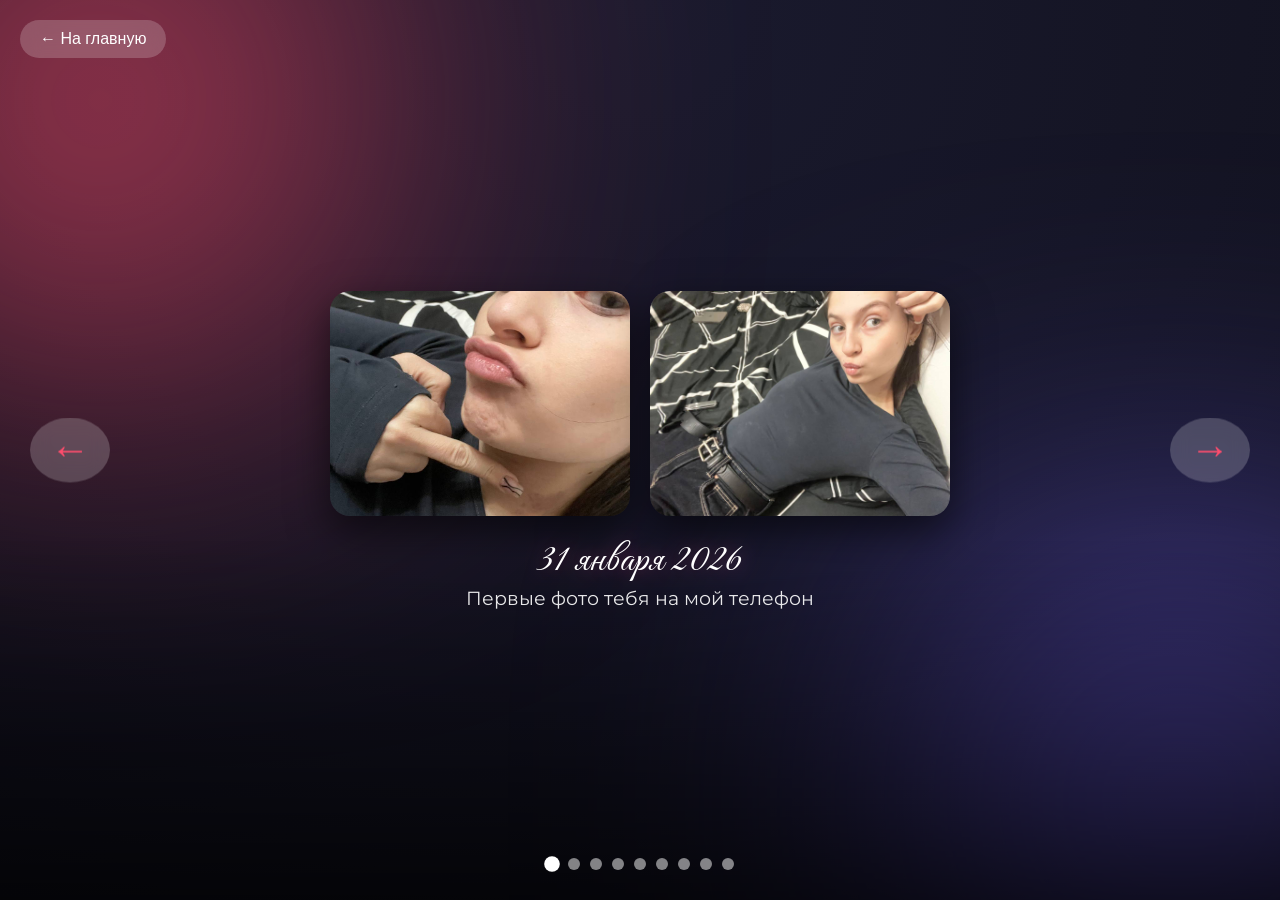
==== gallery.html @ 42290ed3 "f" ====
<!DOCTYPE html>
<html lang="ru">
<head>
    <meta charset="UTF-8">
    <title>Наши воспоминания</title>
    <meta name="viewport" content="width=device-width, initial-scale=1.0">
    <link href="https://fonts.googleapis.com/css2?family=Great+Vibes&family=Montserrat:wght@300;400;600&display=swap" rel="stylesheet">
    <link rel="stylesheet" href="style.css">
</head>
<body class="gallery-page">

<div class="slider">

    <!-- 31 января -->
    <div class="slide active">
        <div class="photos">
            <img src="images/31.01.26.jpg">
            <img src="images/31.01.26_2.jpg">
        </div>
        <h2>31 января 2026</h2>
        <p>Первые фото тебя на мой телефон</p>
    </div>

    <!-- 19 февраля -->
    <div class="slide">
        <div class="photos">
            <img src="images/19.02.26.jpg">
        </div>
        <h2>19 февраля 2026</h2>
        <p>Очень мило валялась</p>
    </div>

    <!-- 21 февраля -->
    <div class="slide">
        <div class="photos">
            <img src="images/21.02.26.jpg">
        </div>
        <h2>21 февраля 2026</h2>
        <p>Не мог не вставить сюда Зосю)</p>
    </div>

    <!-- 28 марта -->
    <div class="slide">
        <div class="photos">
            <img src="images/28.03.26.jpg">
            <img src="images/28.03.26_2.jpg">
            <img src="images/28.03.26_3.jpg">
            <img src="images/28.03.26_4.jpg">
        </div>
        <h2>28 марта 2026</h2>
        <p>Тут мы и выезжаем в Питер, и пробили колесо на 200 км/ч, и первые фотки в Питере</p>
    </div>

    <!-- 29 марта -->
    <div class="slide">
        <div class="photos">
            <img src="images/29.03.26.jpg">
            <img src="images/29.03.26_2.jpg">
            <img src="images/29.03.26_3.jpg">
        </div>
        <h2>29 марта 2026</h2>
        <p>Продуктивно гуляем по Питеру</p>
    </div>

    <!-- 30 марта -->
    <div class="slide">
        <div class="photos">
            <img src="images/30.03.26.jpg">
            <img src="images/30.03.26_2.jpg">
        </div>
        <h2>30 марта 2026</h2>
        <p>Тот самый завтрак... И завершающая поездка в Петергоф</p>
    </div>

    <!-- 31 марта -->
    <div class="slide">
        <div class="photos">
            <img src="images/31.03.26.jpg">
        </div>
        <h2>31 марта 2026</h2>
        <p>Только ради тебя вставил эту фотку.</p>
    </div>

    <!-- 11 апреля -->
    <div class="slide">
        <div class="photos">
            <img src="images/11.04.26.jpg">
        </div>
        <h2>11 апреля 2026</h2>
        <p>Чай не самый лучший, но каждый момент с тобой счастливый</p>
    </div>

    <div class="slide">
        <div class="video-container">
            <video controls playsinline>
                <source src="images/19.02.26.mp4" type="video/mp4">
<!--                <source src="images/19.02.26.MOV" type="video/quicktime">-->
                Твоё устройство не поддерживает видео 😢
            </video>
        </div>

        <h2>19 февраля 2026</h2>
        <p>Мне с тобой очень повезло, я безумно счастлив, что мы вместе. Ты прекрасная во всем, ты Умная, Активная, Красивая, Милая, Нежная, Заботливая, Веселая, у тебя добротное чувство юмора, молодец... Люблю тебя</p>
    </div>

    <button class="prev">←</button>
    <button class="next">→</button>
    <button class="home" onclick="goHome()">← На главную</button>
</div>

<script src="script.js"></script>
</body>
</html>
---- style.css ----
/* === БАЗА === */
* {
    margin: 0;
    padding: 0;
    box-sizing: border-box;
}

body {
    font-family: 'Montserrat', sans-serif;
    background: radial-gradient(circle at top, #1a1a2e, #0f0f1a);
    color: white;
    overflow: hidden;
}

/* === ГЛАВНАЯ СТРАНИЦА === */
.main-page {
    height: 100vh;
    display: flex;
    justify-content: center;
    align-items: center;
}

.container {
    text-align: center;
    max-width: 600px;
}

.container h1 {
    font-size: 3rem;
    margin-bottom: 20px;
}

#timer {
    font-size: 1.5rem;
    margin-bottom: 30px;
}

button {
    padding: 12px 25px;
    border: none;
    border-radius: 30px;
    background: white;
    color: #ff4d6d;
    font-size: 1rem;
    cursor: pointer;
    transition: 0.3s;
}

button:hover {
    transform: scale(1.1);
}

/* === СЛАЙДЕР === */
.slider {
    position: relative;
    width: 100%;
    height: 100vh;
    overflow: hidden;
}

/* === СЛАЙД === */
.slide {
    position: absolute;
    width: 100%;
    height: 100%;
    padding: 40px;
    opacity: 0;
    transform: scale(1.05);
    transition: all 1s ease;

    display: flex;
    flex-direction: column;
    justify-content: center;
    align-items: center;

    text-align: center;
}

.slide.active {
    opacity: 1;
    transform: scale(1);
}

/* затемнение под текст */
.slide::after {
    content: "";
    position: absolute;
    bottom: 0;
    width: 100%;
    height: 40%;
    background: linear-gradient(to top, rgba(0,0,0,0.7), transparent);
    z-index: 0;
}

/* === ТЕКСТ === */
.slide h2 {
    font-size: 2rem;
    margin-top: 20px;
    z-index: 2;
}

.slide p {
    font-size: 1.2rem;
    opacity: 0.9;
    max-width: 600px;
    z-index: 2;
}

/* === КНОПКА НАЗАД === */
.home {
    position: absolute;
    top: 20px;
    left: 20px;
    padding: 10px 20px;
    border-radius: 20px;
    background: rgba(255,255,255,0.2);
    backdrop-filter: blur(10px);
    color: white;
    border: none;
    cursor: pointer;
    z-index: 10;
}

/* === ФОТО === */
.photos {
    display: grid;
    gap: 20px;
    justify-content: center;
    align-items: center;

    max-width: 90vw;
    max-height: 60vh;
}

/* 1 фото */
.photos:has(img:only-child) {
    display: flex;
    justify-content: center;
    align-items: center;
}

.photos:has(img:only-child) img {
    height: 60vh;
    max-width: 70vw;
    width: auto;
}

/* 2 фото */
.photos:has(img:nth-child(2):last-child) {
    grid-template-columns: repeat(2, 1fr);
}

/* 3-4 фото */
.photos:has(img:nth-child(3)) {
    grid-template-columns: repeat(2, 1fr);
}

.photos img {
    width: 100%;
    height: 100%;
    max-height: 28vh;
    object-fit: cover;
    border-radius: 20px;
    box-shadow: 0 15px 40px rgba(0,0,0,0.6);
    transition: 0.4s;
}

.photos img:hover {
    transform: scale(1.05);
}

/* === КНОПКИ СЛАЙДЕРА === */
.prev, .next {
    position: absolute;
    top: 50%;
    transform: translateY(-50%);
    font-size: 2.5rem;
    padding: 10px 20px;
    border-radius: 50%;
    background: rgba(255,255,255,0.2);
    backdrop-filter: blur(10px);
    cursor: pointer;
    z-index: 10;
}

.prev { left: 30px; }
.next { right: 30px; }

/* === ТОЧКИ === */
.nav {
    position: absolute;
    bottom: 30px;
    left: 50%;
    transform: translateX(-50%);
    display: flex;
    gap: 10px;
    z-index: 10;
}

.dot {
    width: 12px;
    height: 12px;
    border-radius: 50%;
    background: rgba(255,255,255,0.5);
    cursor: pointer;
}

.dot.active {
    background: white;
    transform: scale(1.3);
}

/* === АНИМАЦИЯ === */
@keyframes fadeUp {
    from {
        opacity: 0;
        transform: translateY(40px);
    }
    to {
        opacity: 1;
        transform: translateY(0);
    }
}

/* === СВЕЧЕНИЕ === */
body::before {
    content: "";
    position: fixed;
    width: 600px;
    height: 600px;
    background: radial-gradient(circle, #ff4d6d, transparent);
    filter: blur(150px);
    top: -200px;
    left: -200px;
    z-index: -1;
}

body::after {
    content: "";
    position: fixed;
    width: 600px;
    height: 600px;
    background: radial-gradient(circle, #6c5ce7, transparent);
    filter: blur(150px);
    bottom: -200px;
    right: -200px;
    z-index: -1;
}

/* === УВЕЛИЧЕНИЕ ФОТО === */

/* 1 фото */
.photos:has(img:only-child) img {
    max-height: 90vh; /* было 60 */
    /*max-width: 80vw;*/
}

/* несколько фото */
.photos img {
    max-height: 25vh; /* было 28 */
}

/* =========================
   📱 МОБИЛЬНАЯ ВЕРСИЯ
========================= */
@media (max-width: 1000px) {

    /* === ГЛАВНАЯ === */
    .container {
        max-width: 90%;
        padding: 20px;
    }

    .container h1 {
        font-size: 2.8rem; /* было мелко */
        line-height: 1.3;
    }

    #timer {
        font-size: 1.3rem;
    }

    button {
        font-size: 1.2rem;
        padding: 14px 24px;
    }

    /* === СЛАЙД === */
    .slide {
        padding: 20px;
    }

    .slide h2 {
        font-size: 1.5rem;
    }

    .slide p {
        font-size: 1rem;
        padding: 0 10px;
    }

    /* === ФОТО === */

    /* 1 фото */
    .photos:has(img:only-child) img {
        height: 60vh;
        max-width: 90vw;
    }

    /* несколько фото */
    .photos {
        gap: 10px;
    }

    .photos img {
        max-height: 22vh;
    }

    /* === КНОПКА НАЗАД === */
    .home {
        font-size: 1rem;
        padding: 8px 14px;
    }

    /* === УБИРАЕМ СТРЕЛКИ === */
    .prev, .next {
        display: none;
    }

    /* === ТОЧКИ НИЖЕ === */
    .nav {
        bottom: 15px;
    }
}

h1, .slide h2 {
    font-family: 'Great Vibes', cursive;
    font-weight: normal;
    letter-spacing: 1px;
}

h1 {
    font-size: 3.5rem;
}

.slide h2 {
    font-size: 2.5rem;
}

/* лёгкое свечение */
h1, .slide h2 {
    text-shadow: 0 0 20px rgba(255, 100, 150, 0.4);
}

/* === ВИДЕО === */
.video-container {
    display: flex;
    justify-content: center;
    align-items: center;
}

.video-container video {
    max-width: 80vw;
    max-height: 60vh;
    border-radius: 20px;
    box-shadow: 0 20px 60px rgba(0,0,0,0.7);
}

/* мобильная версия */
@media (max-width: 768px) {
    .video-container video {
        max-width: 95vw;
        max-height: 50vh;
    }
}
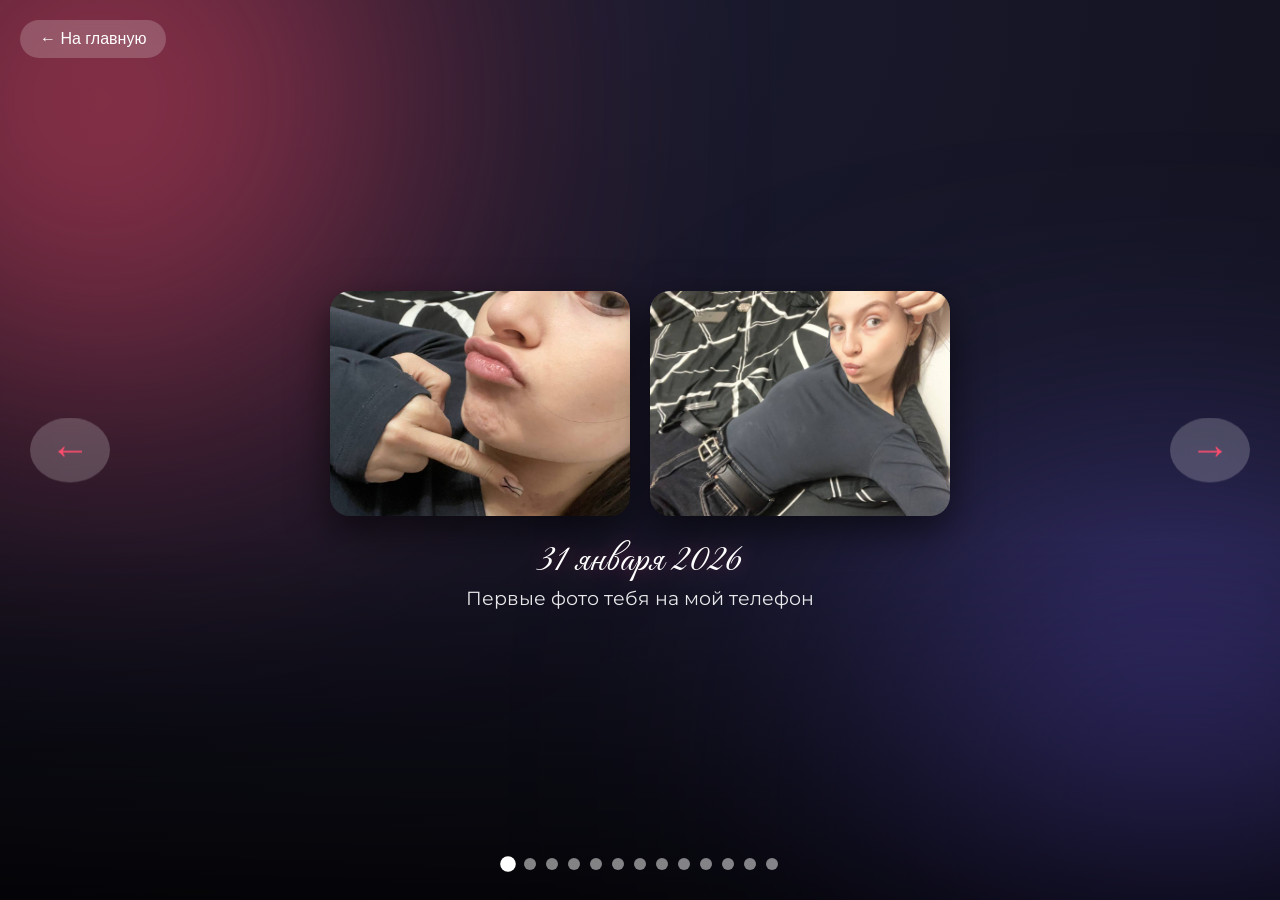
==== commit 3ac62b0b: "w" ====
--- a/gallery.html
+++ b/gallery.html
@@ -103,6 +103,50 @@
         <p>Мне с тобой очень повезло, я безумно счастлив, что мы вместе. Ты прекрасная во всем, ты Умная, Активная, Красивая, Милая, Нежная, Заботливая, Веселая, у тебя добротное чувство юмора, молодец... Люблю тебя</p>
     </div>
 
+    <!-- 16 мая -->
+    <div class="slide">
+        <div class="photos">
+            <img src="images/16.05.26.jpg">
+            <img src="images/16.05.26_2.jpg">
+            <img src="images/16.05.26_3.jpg">
+        </div>
+        <h2>16 мая 2026</h2>
+        <p>Сомодельный букет для моей любимой девушки</p>
+    </div>
+
+    <!-- 25 мая -->
+    <div class="slide">
+        <div class="photos">
+            <img src="images/25.05.26_2.jpg">
+            <img src="images/25.05.26.jpg">
+            <img src="images/25.05.26_3.jpg">
+            <img src="images/25.05.26_4.jpg">
+        </div>
+        <h2>25 мая 2026</h2>
+        <p>Красивые виды с самой красивой в мире девушкой</p>
+    </div>
+
+    <!-- 2 июня -->
+    <div class="slide">
+        <div class="photos">
+            <img src="images/02.06.26.jpg">
+        </div>
+        <h2>2 июня 2026</h2>
+        <p>Лучший подарок, что мне делали. Мне очень приятно от того, как ты постаралась</p>
+    </div>
+
+    <!-- 16 июня -->
+    <div class="slide">
+        <div class="photos">
+            <img src="images/16.06.26.jpg">
+            <img src="images/16.06.26_2.jpg">
+            <img src="images/16.06.26_3.jpg">
+            <img src="images/16.06.26_4.jpg">
+        </div>
+        <h2>16 июня 2026</h2>
+        <p>Фото самой красивой пары</p>
+    </div>
+
     <button class="prev">←</button>
     <button class="next">→</button>
     <button class="home" onclick="goHome()">← На главную</button>
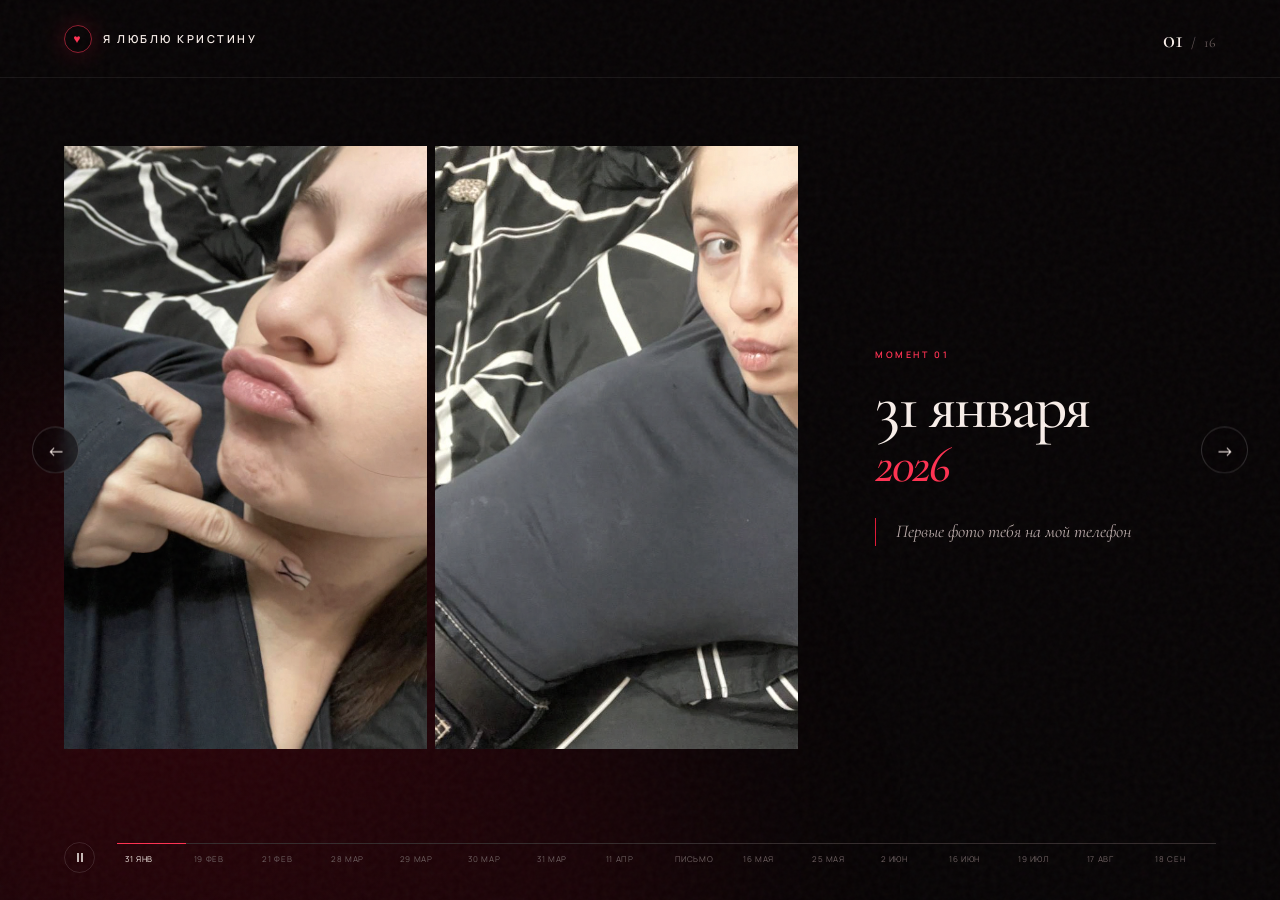
==== commit ff9c66c0: "w" ====
--- a/gallery.html
+++ b/gallery.html
@@ -2,156 +2,100 @@
 <html lang="ru">
 <head>
     <meta charset="UTF-8">
-    <title>Наши воспоминания</title>
     <meta name="viewport" content="width=device-width, initial-scale=1.0">
-    <link href="https://fonts.googleapis.com/css2?family=Great+Vibes&family=Montserrat:wght@300;400;600&display=swap" rel="stylesheet">
+    <meta name="theme-color" content="#070405">
+    <meta name="description" content="Я люблю Кристину">
+    <title>Я люблю Кристину ❤️</title>
+    <link rel="preconnect" href="https://fonts.googleapis.com">
+    <link rel="preconnect" href="https://fonts.gstatic.com" crossorigin>
+    <link href="https://fonts.googleapis.com/css2?family=Cormorant+Garamond:ital,wght@0,500;0,600;1,500&family=Manrope:wght@300;400;500;600&display=swap" rel="stylesheet">
     <link rel="stylesheet" href="style.css">
 </head>
 <body class="gallery-page">
+    <div class="noise" aria-hidden="true"></div><div class="gallery-glow" aria-hidden="true"></div>
+    <header class="site-header gallery-header">
+        <a class="brand" href="index.html"><span class="brand-mark">♥</span><span>Я люблю Кристину</span></a>
+        <div class="gallery-counter"><strong id="current-number">01</strong><span>/</span><span id="total-number">16</span></div>
+    </header>
 
-<div class="slider">
+    <main class="gallery-shell">
+        <div class="slider" aria-live="polite">
+            <article class="slide active" data-label="31 янв">
+                <div class="photos"><img src="images/31.01.26.jpg" alt="Наше воспоминание 31 января" fetchpriority="high"><img src="images/31.01.26_2.jpg" alt="Наше воспоминание 31 января"></div>
+                <div class="slide-copy"><span class="moment-number">момент 01</span><h2>31 января <em>2026</em></h2><p>Первые фото тебя на мой телефон</p></div>
+            </article>
+            <article class="slide" data-label="19 фев">
+                <div class="photos"><img src="images/19.02.26.jpg" alt="Наше воспоминание 19 февраля" loading="lazy"></div>
+                <div class="slide-copy"><span class="moment-number">момент 02</span><h2>19 февраля <em>2026</em></h2><p>Очень мило валялась</p></div>
+            </article>
+            <article class="slide" data-label="21 фев">
+                <div class="photos"><img src="images/21.02.26.jpg" alt="Зося" loading="lazy"></div>
+                <div class="slide-copy"><span class="moment-number">момент 03</span><h2>21 февраля <em>2026</em></h2><p>Не мог не вставить сюда Зосю)</p></div>
+            </article>
+            <article class="slide" data-label="28 мар">
+                <div class="photos"><img src="images/28.03.26.jpg" alt="Поездка в Петербург" loading="lazy"><img src="images/28.03.26_2.jpg" alt="Поездка в Петербург" loading="lazy"><img src="images/28.03.26_3.jpg" alt="Первые фото в Петербурге" loading="lazy"><img src="images/28.03.26_4.jpg" alt="Первые фото в Петербурге" loading="lazy"></div>
+                <div class="slide-copy"><span class="moment-number">момент 04</span><h2>28 марта <em>2026</em></h2><p>Выезжаем в Питер, пробиваем колесо на 200 км/ч — и делаем первые фото в городе</p></div>
+            </article>
+            <article class="slide" data-label="29 мар">
+                <div class="photos"><img src="images/29.03.26.jpg" alt="Прогулка по Петербургу" loading="lazy"><img src="images/29.03.26_2.jpg" alt="Прогулка по Петербургу" loading="lazy"><img src="images/29.03.26_3.jpg" alt="Прогулка по Петербургу" loading="lazy"></div>
+                <div class="slide-copy"><span class="moment-number">момент 05</span><h2>29 марта <em>2026</em></h2><p>Продуктивно гуляем по Питеру</p></div>
+            </article>
+            <article class="slide" data-label="30 мар">
+                <div class="photos"><img src="images/30.03.26.jpg" alt="Завтрак в Петербурге" loading="lazy"><img src="images/30.03.26_2.jpg" alt="Поездка в Петергоф" loading="lazy"></div>
+                <div class="slide-copy"><span class="moment-number">момент 06</span><h2>30 марта <em>2026</em></h2><p>Тот самый завтрак… и завершающая поездка в Петергоф</p></div>
+            </article>
+            <article class="slide" data-label="31 мар">
+                <div class="photos"><img src="images/31.03.26.jpg" alt="Наше воспоминание 31 марта" loading="lazy"></div>
+                <div class="slide-copy"><span class="moment-number">момент 07</span><h2>31 марта <em>2026</em></h2><p>Только ради тебя вставил эту фотку</p></div>
+            </article>
+            <article class="slide" data-label="11 апр">
+                <div class="photos"><img src="images/11.04.26.jpg" alt="Вместе за чаем" loading="lazy"></div>
+                <div class="slide-copy"><span class="moment-number">момент 08</span><h2>11 апреля <em>2026</em></h2><p>Чай не самый лучший, но каждый момент с тобой — счастливый</p></div>
+            </article>
+            <article class="slide letter-slide" data-label="письмо">
+                <div class="video-container"><video controls playsinline preload="metadata"><source src="images/19.02.26.mp4" type="video/mp4">Твоё устройство не поддерживает видео 😢</video></div>
+                <div class="slide-copy"><span class="moment-number">письмо тебе</span><h2>Мне с тобой <em>повезло</em></h2><p>Я безумно счастлив, что мы вместе. Ты умная, активная, красивая, милая, нежная, заботливая и весёлая. Люблю тебя.</p></div>
+            </article>
+            <article class="slide" data-label="16 мая">
+                <div class="photos"><img src="images/16.05.26.jpg" alt="Самодельный букет" loading="lazy"><img src="images/16.05.26_2.jpg" alt="Самодельный букет" loading="lazy"><img src="images/16.05.26_3.jpg" alt="Самодельный букет" loading="lazy"></div>
+                <div class="slide-copy"><span class="moment-number">момент 10</span><h2>16 мая <em>2026</em></h2><p>Самодельный букет для моей любимой девушки</p></div>
+            </article>
+            <article class="slide" data-label="25 мая">
+                <div class="photos"><img src="images/25.05.26_2.jpg" alt="Красивые виды вместе" loading="lazy"><img src="images/25.05.26.jpg" alt="Красивые виды вместе" loading="lazy"><img src="images/25.05.26_3.jpg" alt="Красивые виды вместе" loading="lazy"><img src="images/25.05.26_4.jpg" alt="Красивые виды вместе" loading="lazy"></div>
+                <div class="slide-copy"><span class="moment-number">момент 11</span><h2>25 мая <em>2026</em></h2><p>Красивые виды с самой красивой в мире девушкой</p></div>
+            </article>
+            <article class="slide" data-label="2 июн">
+                <div class="photos"><img src="images/02.06.26.jpg" alt="Лучший подарок" loading="lazy"></div>
+                <div class="slide-copy"><span class="moment-number">момент 12</span><h2>2 июня <em>2026</em></h2><p>Лучший подарок, который мне делали. Мне очень приятно от того, как ты постаралась</p></div>
+            </article>
+            <article class="slide" data-label="16 июн">
+                <div class="photos"><img src="images/16.06.26.jpg" alt="Фото нашей пары" loading="lazy"><img src="images/16.06.26_2.jpg" alt="Фото нашей пары" loading="lazy"><img src="images/16.06.26_3.jpg" alt="Фото нашей пары" loading="lazy"><img src="images/16.06.26_4.jpg" alt="Фото нашей пары" loading="lazy"></div>
+                <div class="slide-copy"><span class="moment-number">момент 13</span><h2>16 июня <em>2026</em></h2><p>Фото самой красивой пары</p></div>
+            </article>
+            <article class="slide" data-label="19 июл">
+                <div class="photos"><img src="images/19.07.26.jpg" alt="Наша совместная фотография в июле" loading="lazy"></div>
+                <div class="slide-copy"><span class="moment-number">момент 14</span><h2>19 июля <em>2026</em></h2><p>Единственная совместная фотка в июле...</p></div>
+            </article>
+            <article class="slide" data-label="17 авг">
+                <div class="photos"><img src="images/17.08.26_1.jpg" alt="Наше воспоминание 17 августа" loading="lazy"><img src="images/17.08.26_2.jpg" alt="Наше воспоминание 17 августа" loading="lazy"><img src="images/17.08.26_3.jpg" alt="Наше воспоминание 17 августа" loading="lazy"></div>
+                <div class="slide-copy"><span class="moment-number">момент 15</span><h2>17 августа <em>2026</em></h2><p>Да точно не загорится</p></div>
+            </article>
+            <article class="slide" data-label="18 сен">
+                <div class="photos"><img src="images/18.09.26.jpg" alt="Тотальный закуп 18 сентября" loading="lazy"></div>
+                <div class="slide-copy"><span class="moment-number">момент 16</span><h2>18 сентября <em>2026</em></h2><p>Тотальный закуп</p></div>
+            </article>
+        </div>
+        <button class="slider-arrow prev" type="button" aria-label="Предыдущий момент">←</button>
+        <button class="slider-arrow next" type="button" aria-label="Следующий момент">→</button>
+        <div class="gallery-controls">
+            <button class="autoplay-toggle" type="button" aria-label="Остановить автопрокрутку"><span></span></button>
+            <div class="timeline" role="tablist" aria-label="Навигация по воспоминаниям"></div>
+        </div>
+    </main>
 
-    <!-- 31 января -->
-    <div class="slide active">
-        <div class="photos">
-            <img src="images/31.01.26.jpg">
-            <img src="images/31.01.26_2.jpg">
-        </div>
-        <h2>31 января 2026</h2>
-        <p>Первые фото тебя на мой телефон</p>
+    <div class="lightbox" role="dialog" aria-modal="true" aria-label="Просмотр фотографии" hidden>
+        <button class="lightbox-close" type="button" aria-label="Закрыть">×</button><img src="" alt="Фотография крупным планом"><p>Нажмите в любом месте, чтобы закрыть</p>
     </div>
-
-    <!-- 19 февраля -->
-    <div class="slide">
-        <div class="photos">
-            <img src="images/19.02.26.jpg">
-        </div>
-        <h2>19 февраля 2026</h2>
-        <p>Очень мило валялась</p>
-    </div>
-
-    <!-- 21 февраля -->
-    <div class="slide">
-        <div class="photos">
-            <img src="images/21.02.26.jpg">
-        </div>
-        <h2>21 февраля 2026</h2>
-        <p>Не мог не вставить сюда Зосю)</p>
-    </div>
-
-    <!-- 28 марта -->
-    <div class="slide">
-        <div class="photos">
-            <img src="images/28.03.26.jpg">
-            <img src="images/28.03.26_2.jpg">
-            <img src="images/28.03.26_3.jpg">
-            <img src="images/28.03.26_4.jpg">
-        </div>
-        <h2>28 марта 2026</h2>
-        <p>Тут мы и выезжаем в Питер, и пробили колесо на 200 км/ч, и первые фотки в Питере</p>
-    </div>
-
-    <!-- 29 марта -->
-    <div class="slide">
-        <div class="photos">
-            <img src="images/29.03.26.jpg">
-            <img src="images/29.03.26_2.jpg">
-            <img src="images/29.03.26_3.jpg">
-        </div>
-        <h2>29 марта 2026</h2>
-        <p>Продуктивно гуляем по Питеру</p>
-    </div>
-
-    <!-- 30 марта -->
-    <div class="slide">
-        <div class="photos">
-            <img src="images/30.03.26.jpg">
-            <img src="images/30.03.26_2.jpg">
-        </div>
-        <h2>30 марта 2026</h2>
-        <p>Тот самый завтрак... И завершающая поездка в Петергоф</p>
-    </div>
-
-    <!-- 31 марта -->
-    <div class="slide">
-        <div class="photos">
-            <img src="images/31.03.26.jpg">
-        </div>
-        <h2>31 марта 2026</h2>
-        <p>Только ради тебя вставил эту фотку.</p>
-    </div>
-
-    <!-- 11 апреля -->
-    <div class="slide">
-        <div class="photos">
-            <img src="images/11.04.26.jpg">
-        </div>
-        <h2>11 апреля 2026</h2>
-        <p>Чай не самый лучший, но каждый момент с тобой счастливый</p>
-    </div>
-
-    <div class="slide">
-        <div class="video-container">
-            <video controls playsinline>
-                <source src="images/19.02.26.mp4" type="video/mp4">
-<!--                <source src="images/19.02.26.MOV" type="video/quicktime">-->
-                Твоё устройство не поддерживает видео 😢
-            </video>
-        </div>
-
-        <h2>19 февраля 2026</h2>
-        <p>Мне с тобой очень повезло, я безумно счастлив, что мы вместе. Ты прекрасная во всем, ты Умная, Активная, Красивая, Милая, Нежная, Заботливая, Веселая, у тебя добротное чувство юмора, молодец... Люблю тебя</p>
-    </div>
-
-    <!-- 16 мая -->
-    <div class="slide">
-        <div class="photos">
-            <img src="images/16.05.26.jpg">
-            <img src="images/16.05.26_2.jpg">
-            <img src="images/16.05.26_3.jpg">
-        </div>
-        <h2>16 мая 2026</h2>
-        <p>Сомодельный букет для моей любимой девушки</p>
-    </div>
-
-    <!-- 25 мая -->
-    <div class="slide">
-        <div class="photos">
-            <img src="images/25.05.26_2.jpg">
-            <img src="images/25.05.26.jpg">
-            <img src="images/25.05.26_3.jpg">
-            <img src="images/25.05.26_4.jpg">
-        </div>
-        <h2>25 мая 2026</h2>
-        <p>Красивые виды с самой красивой в мире девушкой</p>
-    </div>
-
-    <!-- 2 июня -->
-    <div class="slide">
-        <div class="photos">
-            <img src="images/02.06.26.jpg">
-        </div>
-        <h2>2 июня 2026</h2>
-        <p>Лучший подарок, что мне делали. Мне очень приятно от того, как ты постаралась</p>
-    </div>
-
-    <!-- 16 июня -->
-    <div class="slide">
-        <div class="photos">
-            <img src="images/16.06.26.jpg">
-            <img src="images/16.06.26_2.jpg">
-            <img src="images/16.06.26_3.jpg">
-            <img src="images/16.06.26_4.jpg">
-        </div>
-        <h2>16 июня 2026</h2>
-        <p>Фото самой красивой пары</p>
-    </div>
-
-    <button class="prev">←</button>
-    <button class="next">→</button>
-    <button class="home" onclick="goHome()">← На главную</button>
-</div>
-
-<script src="script.js"></script>
+    <script src="script.js"></script>
 </body>
-</html>+</html>
--- a/style.css
+++ b/style.css
@@ -1,375 +1,204 @@
-/* === БАЗА === */
-* {
-    margin: 0;
-    padding: 0;
-    box-sizing: border-box;
-}
-
-body {
-    font-family: 'Montserrat', sans-serif;
-    background: radial-gradient(circle at top, #1a1a2e, #0f0f1a);
-    color: white;
-    overflow: hidden;
-}
-
-/* === ГЛАВНАЯ СТРАНИЦА === */
-.main-page {
-    height: 100vh;
-    display: flex;
-    justify-content: center;
-    align-items: center;
-}
-
-.container {
-    text-align: center;
-    max-width: 600px;
-}
-
-.container h1 {
-    font-size: 3rem;
-    margin-bottom: 20px;
-}
-
-#timer {
-    font-size: 1.5rem;
-    margin-bottom: 30px;
-}
-
-button {
-    padding: 12px 25px;
-    border: none;
-    border-radius: 30px;
-    background: white;
-    color: #ff4d6d;
-    font-size: 1rem;
-    cursor: pointer;
-    transition: 0.3s;
-}
-
-button:hover {
-    transform: scale(1.1);
-}
-
-/* === СЛАЙДЕР === */
-.slider {
-    position: relative;
-    width: 100%;
-    height: 100vh;
-    overflow: hidden;
-}
-
-/* === СЛАЙД === */
-.slide {
-    position: absolute;
-    width: 100%;
-    height: 100%;
-    padding: 40px;
-    opacity: 0;
-    transform: scale(1.05);
-    transition: all 1s ease;
-
-    display: flex;
-    flex-direction: column;
-    justify-content: center;
-    align-items: center;
-
-    text-align: center;
-}
-
-.slide.active {
-    opacity: 1;
-    transform: scale(1);
-}
-
-/* затемнение под текст */
-.slide::after {
-    content: "";
-    position: absolute;
-    bottom: 0;
-    width: 100%;
-    height: 40%;
-    background: linear-gradient(to top, rgba(0,0,0,0.7), transparent);
-    z-index: 0;
-}
-
-/* === ТЕКСТ === */
-.slide h2 {
-    font-size: 2rem;
-    margin-top: 20px;
-    z-index: 2;
-}
-
-.slide p {
-    font-size: 1.2rem;
-    opacity: 0.9;
-    max-width: 600px;
-    z-index: 2;
-}
-
-/* === КНОПКА НАЗАД === */
-.home {
-    position: absolute;
-    top: 20px;
-    left: 20px;
-    padding: 10px 20px;
-    border-radius: 20px;
-    background: rgba(255,255,255,0.2);
-    backdrop-filter: blur(10px);
-    color: white;
-    border: none;
-    cursor: pointer;
-    z-index: 10;
-}
-
-/* === ФОТО === */
-.photos {
-    display: grid;
-    gap: 20px;
-    justify-content: center;
-    align-items: center;
-
-    max-width: 90vw;
-    max-height: 60vh;
-}
-
-/* 1 фото */
-.photos:has(img:only-child) {
-    display: flex;
-    justify-content: center;
-    align-items: center;
-}
-
-.photos:has(img:only-child) img {
-    height: 60vh;
-    max-width: 70vw;
-    width: auto;
-}
-
-/* 2 фото */
-.photos:has(img:nth-child(2):last-child) {
-    grid-template-columns: repeat(2, 1fr);
-}
-
-/* 3-4 фото */
-.photos:has(img:nth-child(3)) {
-    grid-template-columns: repeat(2, 1fr);
-}
-
-.photos img {
-    width: 100%;
-    height: 100%;
-    max-height: 28vh;
-    object-fit: cover;
-    border-radius: 20px;
-    box-shadow: 0 15px 40px rgba(0,0,0,0.6);
-    transition: 0.4s;
-}
-
-.photos img:hover {
-    transform: scale(1.05);
-}
-
-/* === КНОПКИ СЛАЙДЕРА === */
-.prev, .next {
-    position: absolute;
-    top: 50%;
-    transform: translateY(-50%);
-    font-size: 2.5rem;
-    padding: 10px 20px;
-    border-radius: 50%;
-    background: rgba(255,255,255,0.2);
-    backdrop-filter: blur(10px);
-    cursor: pointer;
-    z-index: 10;
-}
-
-.prev { left: 30px; }
-.next { right: 30px; }
-
-/* === ТОЧКИ === */
-.nav {
-    position: absolute;
-    bottom: 30px;
-    left: 50%;
-    transform: translateX(-50%);
-    display: flex;
-    gap: 10px;
-    z-index: 10;
-}
-
-.dot {
-    width: 12px;
-    height: 12px;
-    border-radius: 50%;
-    background: rgba(255,255,255,0.5);
-    cursor: pointer;
-}
-
-.dot.active {
-    background: white;
-    transform: scale(1.3);
-}
-
-/* === АНИМАЦИЯ === */
-@keyframes fadeUp {
-    from {
-        opacity: 0;
-        transform: translateY(40px);
-    }
-    to {
-        opacity: 1;
-        transform: translateY(0);
-    }
-}
-
-/* === СВЕЧЕНИЕ === */
-body::before {
-    content: "";
-    position: fixed;
-    width: 600px;
-    height: 600px;
-    background: radial-gradient(circle, #ff4d6d, transparent);
-    filter: blur(150px);
-    top: -200px;
-    left: -200px;
-    z-index: -1;
-}
-
-body::after {
-    content: "";
-    position: fixed;
-    width: 600px;
-    height: 600px;
-    background: radial-gradient(circle, #6c5ce7, transparent);
-    filter: blur(150px);
-    bottom: -200px;
-    right: -200px;
-    z-index: -1;
-}
-
-/* === УВЕЛИЧЕНИЕ ФОТО === */
-
-/* 1 фото */
-.photos:has(img:only-child) img {
-    max-height: 90vh; /* было 60 */
-    /*max-width: 80vw;*/
-}
-
-/* несколько фото */
-.photos img {
-    max-height: 25vh; /* было 28 */
-}
-
-/* =========================
-   📱 МОБИЛЬНАЯ ВЕРСИЯ
-========================= */
-@media (max-width: 1000px) {
-
-    /* === ГЛАВНАЯ === */
-    .container {
-        max-width: 90%;
-        padding: 20px;
-    }
-
-    .container h1 {
-        font-size: 2.8rem; /* было мелко */
-        line-height: 1.3;
-    }
-
-    #timer {
-        font-size: 1.3rem;
-    }
-
-    button {
-        font-size: 1.2rem;
-        padding: 14px 24px;
-    }
-
-    /* === СЛАЙД === */
-    .slide {
-        padding: 20px;
-    }
-
-    .slide h2 {
-        font-size: 1.5rem;
-    }
-
-    .slide p {
-        font-size: 1rem;
-        padding: 0 10px;
-    }
-
-    /* === ФОТО === */
-
-    /* 1 фото */
-    .photos:has(img:only-child) img {
-        height: 60vh;
-        max-width: 90vw;
-    }
-
-    /* несколько фото */
-    .photos {
-        gap: 10px;
-    }
-
-    .photos img {
-        max-height: 22vh;
-    }
-
-    /* === КНОПКА НАЗАД === */
-    .home {
-        font-size: 1rem;
-        padding: 8px 14px;
-    }
-
-    /* === УБИРАЕМ СТРЕЛКИ === */
-    .prev, .next {
-        display: none;
-    }
-
-    /* === ТОЧКИ НИЖЕ === */
-    .nav {
-        bottom: 15px;
-    }
-}
-
-h1, .slide h2 {
-    font-family: 'Great Vibes', cursive;
-    font-weight: normal;
-    letter-spacing: 1px;
-}
-
-h1 {
-    font-size: 3.5rem;
-}
-
-.slide h2 {
-    font-size: 2.5rem;
-}
-
-/* лёгкое свечение */
-h1, .slide h2 {
-    text-shadow: 0 0 20px rgba(255, 100, 150, 0.4);
-}
-
-/* === ВИДЕО === */
-.video-container {
-    display: flex;
-    justify-content: center;
-    align-items: center;
-}
-
-.video-container video {
-    max-width: 80vw;
-    max-height: 60vh;
-    border-radius: 20px;
-    box-shadow: 0 20px 60px rgba(0,0,0,0.7);
-}
-
-/* мобильная версия */
-@media (max-width: 768px) {
-    .video-container video {
-        max-width: 95vw;
-        max-height: 50vh;
-    }
-}
+:root {
+    --black: #070405;
+    --ink: #0d0809;
+    --red: #e11937;
+    --red-bright: #ff3151;
+    --cream: #f8eee9;
+    --muted: #aa9999;
+    --line: rgba(255, 255, 255, .12);
+    --serif: "Cormorant Garamond", Georgia, serif;
+    --sans: "Manrope", Arial, sans-serif;
+}
+
+* { box-sizing: border-box; margin: 0; padding: 0; }
+html { background: var(--black); color-scheme: dark; }
+body { min-height: 100vh; color: var(--cream); background: var(--black); font-family: var(--sans); overflow-x: hidden; }
+button, a { font: inherit; }
+button { color: inherit; }
+a { color: inherit; text-decoration: none; }
+
+.noise {
+    position: fixed; inset: 0; z-index: 100; pointer-events: none; opacity: .055;
+    background-image: url("data:image/svg+xml,%3Csvg viewBox='0 0 160 160' xmlns='http://www.w3.org/2000/svg'%3E%3Cfilter id='n'%3E%3CfeTurbulence type='fractalNoise' baseFrequency='.9' numOctaves='4' stitchTiles='stitch'/%3E%3C/filter%3E%3Crect width='100%25' height='100%25' filter='url(%23n)' opacity='.75'/%3E%3C/svg%3E");
+}
+
+.site-header {
+    position: fixed; z-index: 50; top: 0; left: 0; width: 100%; height: 96px;
+    padding: 0 clamp(24px, 5vw, 76px); display: flex; align-items: center; justify-content: space-between;
+}
+.brand { display: flex; align-items: center; gap: 11px; font-size: 11px; font-weight: 600; letter-spacing: .23em; text-transform: uppercase; }
+.brand-mark { display: grid; width: 28px; height: 28px; place-items: center; border: 1px solid rgba(255,49,81,.55); border-radius: 50%; color: var(--red-bright); font-size: 12px; box-shadow: 0 0 25px rgba(225,25,55,.25); }
+.header-note { color: var(--muted); font-size: 10px; letter-spacing: .2em; text-transform: uppercase; }
+
+/* Home */
+.main-page { position: relative; height: 100vh; min-height: 650px; overflow: hidden; }
+.main-page::before { content: ""; position: fixed; inset: 0; pointer-events: none; background: radial-gradient(circle at 76% 50%, rgba(146, 0, 20, .12), transparent 40%), linear-gradient(90deg, rgba(7,4,5,.96) 0%, rgba(7,4,5,.77) 42%, rgba(7,4,5,.04) 74%); z-index: 1; }
+#heart-canvas { position: fixed; inset: 0; width: 100%; height: 100%; z-index: 0; }
+.hero { height: 100%; position: relative; z-index: 2; display: flex; align-items: center; padding: 92px clamp(24px, 8vw, 128px) 74px; }
+.hero-copy { width: min(660px, 52vw); animation: intro-up 1s cubic-bezier(.2,.75,.25,1) both; }
+.eyebrow { display: flex; align-items: center; gap: 12px; color: var(--red-bright); font-size: 10px; font-weight: 600; letter-spacing: .3em; text-transform: uppercase; }
+.eyebrow > span { width: 31px; height: 1px; background: currentColor; }
+.hero h1 { margin-top: 26px; font-family: var(--serif); font-size: clamp(64px, 7.3vw, 118px); font-weight: 500; letter-spacing: -.055em; line-height: .79; }
+.hero h1 em { color: var(--red-bright); font-weight: 500; }
+.hero-subtitle { max-width: 480px; margin-top: 32px; color: #b7a8a7; font-family: var(--serif); font-size: 20px; font-style: italic; line-height: 1.45; }
+.time-card { width: min(460px, 100%); margin-top: 38px; padding: 18px 22px 19px; border: 1px solid var(--line); border-radius: 2px; background: linear-gradient(115deg, rgba(255,255,255,.055), rgba(255,255,255,.015)); backdrop-filter: blur(12px); }
+.time-card-title { margin-bottom: 12px; color: var(--muted); font-size: 8px; letter-spacing: .24em; text-transform: uppercase; }
+.timer { display: grid; grid-template-columns: repeat(4, 1fr); }
+.timer span { display: flex; align-items: baseline; gap: 6px; padding-left: 16px; border-left: 1px solid var(--line); }
+.timer span:first-child { padding-left: 0; border: 0; }
+.timer strong { font-family: var(--serif); font-size: 29px; font-weight: 500; line-height: 1; font-variant-numeric: tabular-nums; }
+.timer small { color: #897979; font-size: 8px; letter-spacing: .08em; }
+.hero-actions { display: flex; align-items: center; gap: 31px; margin-top: 26px; }
+.primary-button { height: 54px; min-width: 246px; padding: 0 7px 0 23px; display: flex; align-items: center; justify-content: space-between; gap: 18px; border: 1px solid #ee2947; background: var(--red); color: white; font-size: 11px; font-weight: 600; letter-spacing: .06em; transition: .3s ease; }
+.primary-button:hover { background: #fa2647; box-shadow: 0 10px 42px rgba(225,25,55,.32); transform: translateY(-2px); }
+.button-arrow { display: grid; width: 39px; height: 39px; place-items: center; background: rgba(0,0,0,.2); font-size: 18px; }
+.text-button { border: 0; background: none; color: #d5c7c3; cursor: pointer; font-size: 10px; letter-spacing: .05em; transition: color .25s; }
+.text-button:hover { color: white; }
+.tiny-heart { margin-right: 8px; color: var(--red-bright); }
+.heart-caption { position: fixed; z-index: 3; right: clamp(28px, 6vw, 90px); bottom: 54px; display: flex; align-items: center; gap: 16px; color: #6e6060; font-size: 8px; letter-spacing: .25em; text-transform: uppercase; }
+.heart-caption i { width: 47px; height: 1px; background: #514548; position: relative; }
+.heart-caption i::after { content: ""; position: absolute; right: 0; top: -2px; width: 5px; height: 5px; border: 1px solid #776467; border-radius: 50%; }
+.main-footer { position: fixed; z-index: 2; bottom: 31px; left: clamp(24px, 5vw, 76px); display: flex; align-items: center; gap: 12px; color: #5d5051; font-size: 8px; letter-spacing: .18em; text-transform: uppercase; }
+.footer-line { width: 23px; height: 1px; background: #493d3f; }
+
+/* Love note */
+.modal-backdrop { position: fixed; inset: 0; z-index: 70; background: rgba(4,2,3,.77); backdrop-filter: blur(14px); }
+.love-note { position: fixed; z-index: 80; top: 50%; left: 50%; width: min(520px, calc(100% - 36px)); padding: 60px 48px 46px; text-align: center; border: 1px solid rgba(255,49,81,.34); background: radial-gradient(circle at 50% 0, rgba(210,20,48,.18), transparent 42%), #0d0809; box-shadow: 0 30px 100px rgba(0,0,0,.72); transform: translate(-50%,-50%); animation: modal-in .45s cubic-bezier(.2,.75,.25,1) both; }
+[hidden] { display: none !important; }
+.modal-close, .lightbox-close { position: absolute; top: 16px; right: 19px; width: 36px; height: 36px; border: 0; background: transparent; color: #a99797; cursor: pointer; font-size: 26px; font-weight: 300; }
+.love-note-heart { color: var(--red-bright); font-size: 26px; animation: heartbeat 1.4s ease-in-out infinite; }
+.centered { justify-content: center; margin-top: 16px; }
+.love-note h2 { margin-top: 20px; font-family: var(--serif); font-size: clamp(38px, 6vw, 57px); font-weight: 500; line-height: .95; }
+.love-note > p:not(.eyebrow) { max-width: 340px; margin: 24px auto 0; color: var(--muted); font-family: var(--serif); font-size: 18px; font-style: italic; }
+.shuffle-note { margin-top: 31px; padding: 13px 19px; border: 1px solid var(--line); background: rgba(255,255,255,.025); cursor: pointer; color: #d4c6c5; font-size: 10px; letter-spacing: .1em; transition: .25s; }
+.shuffle-note:hover { border-color: rgba(255,49,81,.55); color: white; }
+.shuffle-note span { color: var(--red-bright); margin-left: 8px; }
+
+/* Gallery */
+.gallery-page { height: 100vh; min-height: 650px; overflow: hidden; background: radial-gradient(circle at 12% 70%, rgba(143,0,20,.14), transparent 32%), #070405; }
+.gallery-glow { position: fixed; left: -15vw; bottom: -35vw; width: 70vw; height: 70vw; border-radius: 50%; background: rgba(195,0,30,.11); filter: blur(110px); pointer-events: none; }
+.gallery-header { height: 78px; border-bottom: 1px solid rgba(255,255,255,.07); }
+.gallery-counter { display: flex; align-items: baseline; gap: 8px; color: #685a5a; font-family: var(--serif); font-size: 14px; }
+.gallery-counter strong { color: var(--cream); font-size: 25px; font-weight: 500; }
+.gallery-shell { height: 100%; padding: 78px clamp(24px, 5vw, 76px) 84px; position: relative; }
+.slider { height: 100%; position: relative; }
+.slide { position: absolute; inset: 0; display: grid; grid-template-columns: minmax(0, 1.55fr) minmax(280px, .72fr); align-items: center; gap: clamp(42px, 6vw, 105px); opacity: 0; visibility: hidden; pointer-events: none; }
+.slide.active { opacity: 1; visibility: visible; pointer-events: auto; }
+.slide.from-right { animation: slide-from-right .75s cubic-bezier(.2,.7,.2,1) both; }
+.slide.from-left { animation: slide-from-left .75s cubic-bezier(.2,.7,.2,1) both; }
+.slide.leaving-left { animation: leave-left .55s ease both; visibility: visible; }
+.slide.leaving-right { animation: leave-right .55s ease both; visibility: visible; }
+.photos { width: 100%; height: min(67vh, 680px); display: grid; gap: 8px; grid-template-columns: repeat(2, 1fr); grid-auto-rows: 1fr; perspective: 1200px; }
+.photos:has(img:only-child) { display: block; }
+.photos:has(img:nth-child(3):last-child) img:first-child { grid-row: span 2; }
+.photos img { width: 100%; height: 100%; min-height: 0; object-fit: cover; cursor: zoom-in; filter: saturate(.82) contrast(1.04); opacity: 0; transform: translateY(20px) scale(.985); transition: filter .35s, transform .35s; }
+.slide.active .photos img { animation: photo-reveal .72s ease forwards; }
+.slide.active .photos img:nth-child(2) { animation-delay: .08s; }
+.slide.active .photos img:nth-child(3) { animation-delay: .16s; }
+.slide.active .photos img:nth-child(4) { animation-delay: .24s; }
+.photos img:hover { filter: saturate(1.05) contrast(1.02); transform: scale(.992); }
+.slide-copy { max-width: 445px; position: relative; }
+.moment-number { display: block; margin-bottom: 19px; color: var(--red-bright); font-size: 9px; font-weight: 600; letter-spacing: .29em; text-transform: uppercase; }
+.slide-copy h2 { font-family: var(--serif); font-size: clamp(50px, 5vw, 82px); font-weight: 500; letter-spacing: -.035em; line-height: .84; }
+.slide-copy h2 em { display: block; margin-top: 10px; color: var(--red-bright); font-size: .8em; font-weight: 500; }
+.slide-copy p { margin-top: 31px; padding-left: 20px; border-left: 1px solid var(--red); color: #b7a8a7; font-family: var(--serif); font-size: 18px; font-style: italic; line-height: 1.55; }
+.video-container { height: min(67vh, 680px); display: grid; place-items: center; background: #0e090a; border: 1px solid var(--line); }
+.video-container video { width: 100%; height: 100%; object-fit: contain; background: #030202; }
+.letter-slide .video-container { height: min(56vh, 580px, calc(100vh - 250px)); }
+.letter-slide .video-container video { max-width: 100%; max-height: 100%; }
+.slider-arrow { position: absolute; z-index: 10; top: 50%; width: 47px; height: 47px; border: 1px solid rgba(255,255,255,.17); border-radius: 50%; background: rgba(7,4,5,.48); backdrop-filter: blur(8px); cursor: pointer; font-size: 18px; transition: .25s; transform: translateY(-50%); }
+.slider-arrow:hover { border-color: var(--red-bright); background: var(--red); }
+.prev { left: clamp(5px, 2.5vw, 38px); }
+.next { right: clamp(5px, 2.5vw, 38px); }
+.gallery-controls { position: fixed; z-index: 20; left: clamp(24px, 5vw, 76px); right: clamp(24px, 5vw, 76px); bottom: 23px; height: 40px; display: flex; align-items: center; gap: 22px; }
+.autoplay-toggle { flex: 0 0 31px; height: 31px; border: 1px solid var(--line); border-radius: 50%; background: none; cursor: pointer; position: relative; }
+.autoplay-toggle::before, .autoplay-toggle::after { content: ""; position: absolute; top: 10px; width: 2px; height: 9px; background: #c5b8b6; }
+.autoplay-toggle::before { left: 12px; } .autoplay-toggle::after { right: 11px; }
+.autoplay-toggle.paused::after { display: none; }
+.autoplay-toggle.paused::before { top: 9px; left: 12px; width: 0; height: 0; border-top: 5px solid transparent; border-bottom: 5px solid transparent; border-left: 8px solid #c5b8b6; background: none; }
+.timeline { min-width: 0; flex: 1; display: flex; align-items: center; overflow-x: auto; scrollbar-width: none; }
+.timeline::-webkit-scrollbar { display: none; }
+.timeline-item { flex: 1 0 64px; min-width: 64px; padding: 9px 8px 8px; position: relative; border: 0; border-top: 1px solid #332b2c; background: transparent; color: #6e6061; cursor: pointer; font-size: 8px; letter-spacing: .08em; text-transform: uppercase; text-align: left; white-space: nowrap; transition: .25s; }
+.timeline-item::before { content: ""; position: absolute; top: -1px; left: 0; width: 0; height: 1px; background: var(--red-bright); }
+.timeline-item:hover { color: #b7aaaa; }
+.timeline-item.active { color: var(--cream); }
+.timeline-item.active::before { width: 100%; animation: timeline-progress 8s linear; }
+.timeline-item.active.paused::before { animation-play-state: paused; }
+
+/* Lightbox */
+.lightbox { position: fixed; z-index: 90; inset: 0; display: grid; place-items: center; padding: 48px; background: rgba(3,2,2,.95); backdrop-filter: blur(15px); animation: fade-in .3s ease both; }
+.lightbox img { max-width: 94vw; max-height: 88vh; object-fit: contain; box-shadow: 0 25px 90px #000; }
+.lightbox p { position: absolute; bottom: 19px; color: #7f7070; font-size: 8px; letter-spacing: .15em; text-transform: uppercase; }
+
+@keyframes intro-up { from { opacity: 0; transform: translateY(22px); } }
+@keyframes modal-in { from { opacity: 0; transform: translate(-50%,-46%) scale(.97); } }
+@keyframes heartbeat { 0%,100% { transform: scale(1); } 15% { transform: scale(1.22); } 30% { transform: scale(1); } 45% { transform: scale(1.12); } }
+@keyframes fade-in { from { opacity: 0; } }
+@keyframes photo-reveal { to { opacity: 1; transform: translateY(0) scale(1); } }
+@keyframes slide-from-right { from { opacity: 0; transform: translateX(38px); } to { opacity: 1; transform: none; } }
+@keyframes slide-from-left { from { opacity: 0; transform: translateX(-38px); } to { opacity: 1; transform: none; } }
+@keyframes leave-left { from { opacity: 1; transform: none; } to { opacity: 0; transform: translateX(-28px); } }
+@keyframes leave-right { from { opacity: 1; transform: none; } to { opacity: 0; transform: translateX(28px); } }
+@keyframes timeline-progress { from { width: 0; } to { width: 100%; } }
+
+@media (max-width: 900px) {
+    .main-page { min-height: 690px; }
+    .main-page::before { background: linear-gradient(180deg, rgba(7,4,5,.1), rgba(7,4,5,.72) 49%, #070405 77%); }
+    #heart-canvas { height: 56%; }
+    .site-header { height: 72px; }
+    .hero { align-items: flex-end; padding: 70px 24px 62px; }
+    .hero-copy { width: 100%; }
+    .hero h1 { font-size: clamp(54px, 15vw, 78px); }
+    .hero-subtitle { margin-top: 22px; font-size: 17px; }
+    .time-card { margin-top: 23px; }
+    .heart-caption, .main-footer { display: none; }
+    .gallery-page { height: auto; min-height: 100vh; overflow-y: auto; }
+    .gallery-shell { height: auto; min-height: 100vh; padding: 91px 20px 98px; }
+    .slider { height: min(760px, calc(100vh - 168px)); min-height: 610px; }
+    .slide { grid-template-columns: 1fr; grid-template-rows: minmax(0, 1fr) auto; gap: 24px; align-content: center; }
+    .photos, .video-container { height: auto; min-height: 0; }
+    .photos { max-height: 56vh; }
+    .photos img { max-height: 28vh; }
+    .photos:has(img:only-child) img { height: min(53vh, 500px); object-fit: contain; background: #0c0809; }
+    .video-container { height: min(48vh, 480px); }
+    .letter-slide .video-container { height: min(38vh, 360px, calc(100vh - 390px)); min-height: 210px; }
+    .slide-copy { max-width: 100%; }
+    .slide-copy h2 { font-size: 47px; }
+    .slide-copy h2 em { display: inline; margin-left: 6px; }
+    .slide-copy p { margin-top: 17px; font-size: 16px; }
+    .slider-arrow { top: 40%; width: 40px; height: 40px; }
+    .prev { left: 7px; } .next { right: 7px; }
+    .gallery-controls { left: 20px; right: 20px; }
+}
+
+@media (max-width: 560px) {
+    .header-note { display: none; }
+    .hero { padding-bottom: 29px; }
+    .hero-subtitle { display: none; }
+    .hero h1 { margin-top: 17px; }
+    .time-card { padding: 14px; }
+    .timer span { padding-left: 9px; gap: 3px; }
+    .timer strong { font-size: 23px; }
+    .timer small { font-size: 7px; }
+    .hero-actions { align-items: stretch; flex-direction: column; gap: 15px; margin-top: 18px; }
+    .primary-button { width: 100%; min-width: 0; }
+    .text-button { align-self: center; }
+    .love-note { padding: 52px 24px 37px; }
+    .gallery-counter { gap: 5px; }
+    .gallery-shell { padding-left: 12px; padding-right: 12px; }
+    .slider { min-height: 580px; }
+    .photos { gap: 4px; }
+    .slide-copy { padding: 0 10px; }
+    .slide-copy h2 { font-size: 39px; }
+    .slide-copy p { font-size: 15px; }
+    .moment-number { margin-bottom: 12px; }
+    .slider-arrow { top: 36%; }
+    .gallery-controls { left: 12px; right: 12px; bottom: 18px; }
+    .autoplay-toggle { display: none; }
+    .timeline-item { flex-basis: 57px; min-width: 57px; }
+    .lightbox { padding: 15px; }
+}
+
+@media (prefers-reduced-motion: reduce) {
+    *, *::before, *::after { scroll-behavior: auto !important; animation-duration: .01ms !important; animation-iteration-count: 1 !important; transition-duration: .01ms !important; }
+}
